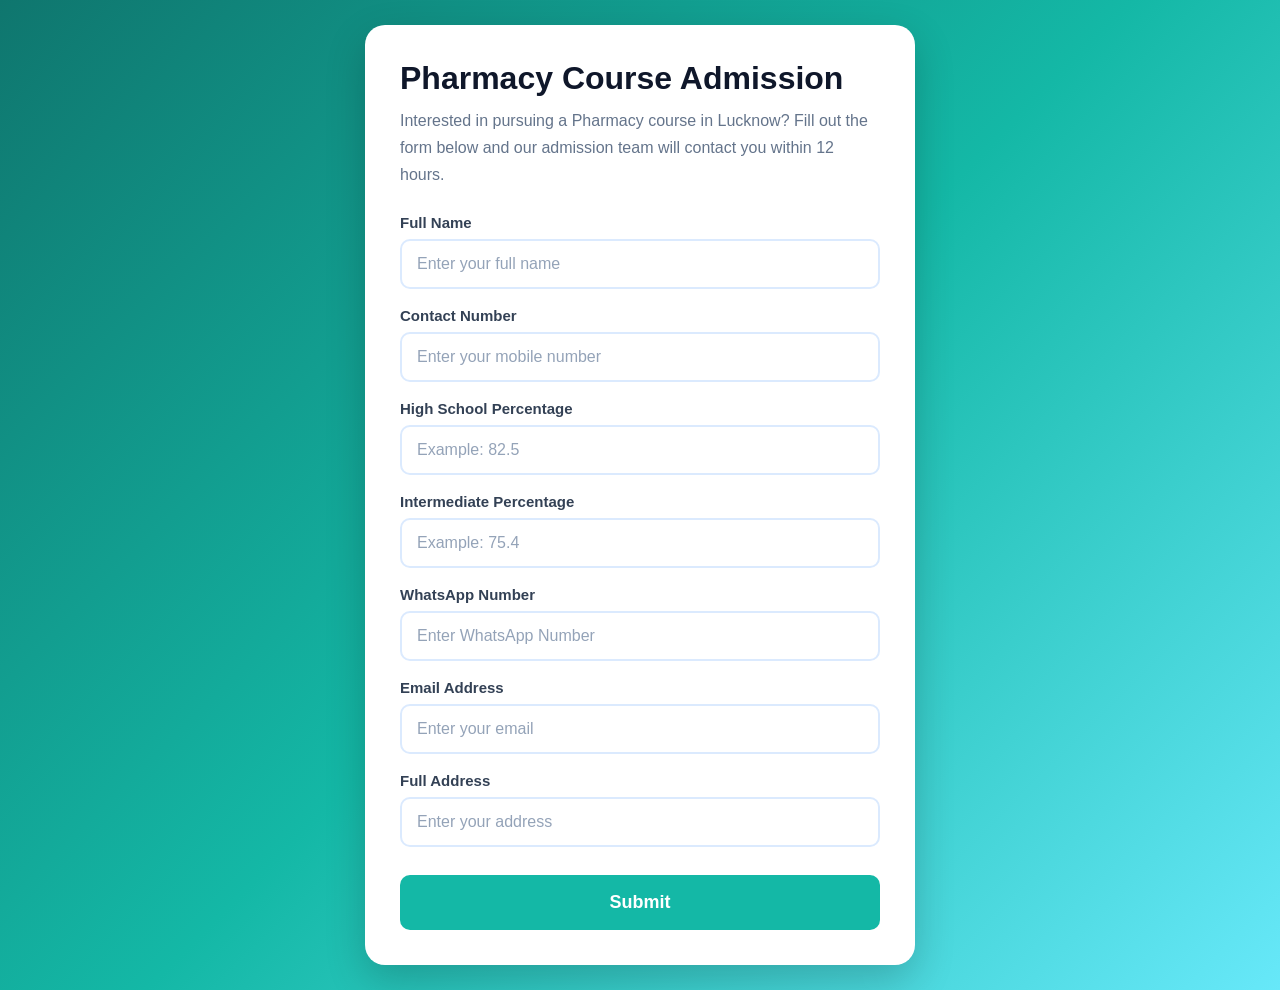
==== index.html @ e5d389eb "abhishek" ====
<!DOCTYPE html>
<html lang="en">

<head>
    <meta charset="UTF-8">
    <meta name="viewport" content="width=device-width, initial-scale=1.0">
    <title>Hygia Pharmacy Admission</title>
    <link rel="stylesheet" href="style.css">
</head>

<body>

    <div class="container">

        <!-- Form Section -->
        <div class="formData" id="formData">
            <h2>Pharmacy Course Admission</h2>
            <p>
                Interested in pursuing a Pharmacy course in Lucknow?
                Fill out the form below and our admission team will contact you within 12 hours.
            </p>
            <div class="dataForm" id="admissionForm">
                <div>
                    <label for="name">Full Name</label>
                    <input type="text" id="name" name="name" placeholder="Enter your full name" required>
                </div>
                <div>
                    <label for="mobile">Contact Number</label>
                    <input type="number" id="mobile" name="contactNumber" placeholder="Enter your mobile number" maxlength="10"
                        required>
                </div>
                <div class="godata">
                    <label for="highschool">High School Percentage</label>
                    <input type="text" id="highschool" name="highSchool" placeholder="Example: 82.5" min="0" max="100"
                        required>
                </div>
                <div class="godata">
                    <label for="intermediate">Intermediate Percentage</label>
                    <input type="text" id="intermediate" name="intermediate" placeholder="Example: 75.4" min="0"
                        max="100" required>
                </div>
                <div>
                    <label for="whatsapp">WhatsApp Number</label>
                    <input type="number" id="whatsapp" name="whatsappNumber" placeholder="Enter WhatsApp Number" maxlength="10"
                        required>
                </div>
                <div>
                    <label for="email">Email Address</label>
                    <input type="email" id="email" name="email" placeholder="Enter your email">
                </div>
                <div>
                    <label for="address">Full Address</label>
                    <input type="text" id="address" name="fullAddress" placeholder="Enter your address" required>
                </div>
                <button id="sedto" type="submit">Submit</button>
            </div>

        </div>

        <!-- Thank You Section -->
        <div class="thankDiv" id="thankDiv">

            <h2>Thank You!</h2>
            <p>
                Your information has been submitted successfully.
                Our admission team will contact you within the next 12 hours.
            </p>

            <button id="whatsappMessage">
                Chat on WhatsApp
            </button>

        </div>

    </div>

</body>
<script src="index.js"></script>
</html>
---- style.css ----
*{
    margin:0;
    padding:0;
    box-sizing:border-box;
    font-family:Arial, Helvetica, sans-serif;
}

body{
    min-height:100vh;
    display:flex;
    justify-content:center;
    align-items:center;
    background:linear-gradient(135deg,#0f766e,#14b8a6,#67e8f9);
    padding:25px;
}

.container{
    width:100%;
    max-width:1100px;
    display:flex;
    gap:40px;
    align-items:center;
    justify-content:center;
    flex-wrap:wrap;
}

.formData{
    width:550px;
    background:#fff;
    padding:35px;
    border-radius:20px;
    box-shadow:0 15px 40px rgba(0,0,0,.2);
}

.formData h2,
.formData h3{
    font-size:32px;
    color:#0f172a;
    margin-bottom:10px;
}

.formData p{
    color:#64748b;
    line-height:1.7;
    margin-bottom:25px;
}

.dataForm{
    display:grid;
    gap:18px;
}

.dataForm div{
    display:flex;
    flex-direction:column;
}

.dataForm label{
    font-size:15px;
    font-weight:600;
    color:#334155;
    margin-bottom:8px;
}

.dataForm input{
    height:50px;
    border:2px solid #dbeafe;
    border-radius:10px;
    padding:0 15px;
    font-size:16px;
    outline:none;
    transition:.3s;
}

.dataForm input:focus{
    border-color:#14b8a6;
    box-shadow:0 0 0 4px rgba(20,184,166,.2);
}

.dataForm button{
    margin-top:10px;
    height:55px;
    border:none;
    border-radius:10px;
    background:#14b8a6;
    color:white;
    font-size:18px;
    font-weight:bold;
    cursor:pointer;
    transition:.3s;
}

.dataForm button:hover{
    background:#0f766e;
    transform:translateY(-3px);
    box-shadow:0 10px 20px rgba(15,118,110,.35);
}

.thankDiv{
    width:400px;
    background:white;
    padding:40px 30px;
    text-align:center;
    border-radius:20px;
    box-shadow:0 15px 40px rgba(0,0,0,.2);
}

.thankDiv h1,
.thankDiv h2{
    color:#059669;
    margin-bottom:15px;
}

.thankDiv p{
    color:#64748b;
    line-height:1.7;
    margin-bottom:25px;
}

#whatsappMessage,
#whatsappMeassage{
    background:#25D366;
    color:white;
    border:none;
    padding:15px 35px;
    border-radius:50px;
    font-size:18px;
    cursor:pointer;
    transition:.3s;
}

#whatsappMessage:hover,
#whatsappMeassage:hover{
    background:#128C7E;
    transform:scale(1.05);
}

input::placeholder{
    color:#94a3b8;
}




/* Mobile */

@media(max-width:768px){

    body{
        padding:15px;
    }

    .container{
        flex-direction:column;
    }

    .formData,
    .thankDiv{
        width:100%;
        padding:25px;
    }

    .formData h2,
    .formData h3{
        font-size:26px;
    }

    .dataForm button{
        font-size:17px;
    }
}
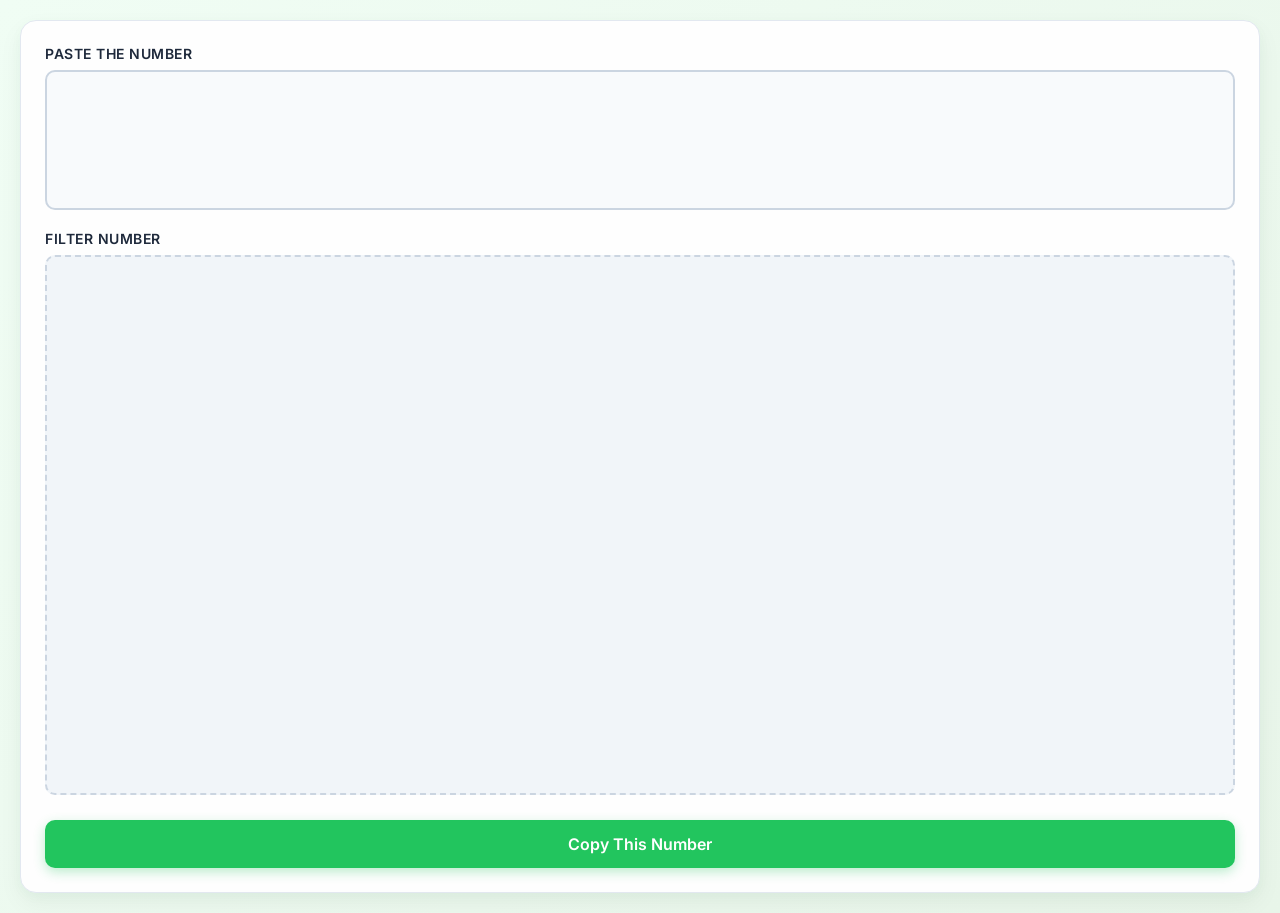
==== commit 0318ff6f: "rr" ====
--- a/index.html
+++ b/index.html
@@ -4,76 +4,24 @@
 <head>
     <meta charset="UTF-8">
     <meta name="viewport" content="width=device-width, initial-scale=1.0">
-    <title>Hygia Pharmacy Admission</title>
+    <title>Whastapp NUmber Filter</title>
     <link rel="stylesheet" href="style.css">
 </head>
 
 <body>
+    <div id="mobileview">
+        <div class="pastenumber">
+            <label for="">Paste the Number</label>
+            <textarea name="" id="pastenumber"></textarea>
+        </div>
+        <div>
+            <label for="">Filter Number</label>
+            <div class="filterdata" id="filterdata">
 
-    <div class="container">
-
-        <!-- Form Section -->
-        <div class="formData" id="formData">
-            <h2>Pharmacy Course Admission</h2>
-            <p>
-                Interested in pursuing a Pharmacy course in Lucknow?
-                Fill out the form below and our admission team will contact you within 12 hours.
-            </p>
-            <div class="dataForm" id="admissionForm">
-                <div>
-                    <label for="name">Full Name</label>
-                    <input type="text" id="name" name="name" placeholder="Enter your full name" required>
-                </div>
-                <div>
-                    <label for="mobile">Contact Number</label>
-                    <input type="number" id="mobile" name="contactNumber" placeholder="Enter your mobile number" maxlength="10"
-                        required>
-                </div>
-                <div class="godata">
-                    <label for="highschool">High School Percentage</label>
-                    <input type="text" id="highschool" name="highSchool" placeholder="Example: 82.5" min="0" max="100"
-                        required>
-                </div>
-                <div class="godata">
-                    <label for="intermediate">Intermediate Percentage</label>
-                    <input type="text" id="intermediate" name="intermediate" placeholder="Example: 75.4" min="0"
-                        max="100" required>
-                </div>
-                <div>
-                    <label for="whatsapp">WhatsApp Number</label>
-                    <input type="number" id="whatsapp" name="whatsappNumber" placeholder="Enter WhatsApp Number" maxlength="10"
-                        required>
-                </div>
-                <div>
-                    <label for="email">Email Address</label>
-                    <input type="email" id="email" name="email" placeholder="Enter your email">
-                </div>
-                <div>
-                    <label for="address">Full Address</label>
-                    <input type="text" id="address" name="fullAddress" placeholder="Enter your address" required>
-                </div>
-                <button id="sedto" type="submit">Submit</button>
             </div>
-
         </div>
-
-        <!-- Thank You Section -->
-        <div class="thankDiv" id="thankDiv">
-
-            <h2>Thank You!</h2>
-            <p>
-                Your information has been submitted successfully.
-                Our admission team will contact you within the next 12 hours.
-            </p>
-
-            <button id="whatsappMessage">
-                Chat on WhatsApp
-            </button>
-
-        </div>
-
+        <button onclick="copydata()">Copy This Number</button>
     </div>
-
 </body>
 <script src="index.js"></script>
 </html>
--- a/style.css
+++ b/style.css
@@ -1,171 +1,155 @@
-*{
-    margin:0;
-    padding:0;
-    box-sizing:border-box;
-    font-family:Arial, Helvetica, sans-serif;
+/* --- Google Fonts (Inter) --- */
+@import url('https://fonts.googleapis.com/css2?family=Inter:wght@400;500;600;700&display=swap');
+
+/* --- Reset & Base Styles --- */
+* {
+    margin: 0;
+    padding: 0;
+    box-sizing: border-box;
+    font-family: 'Inter', sans-serif;
 }
 
-body{
-    min-height:100vh;
-    display:flex;
-    justify-content:center;
-    align-items:center;
-    background:linear-gradient(135deg,#0f766e,#14b8a6,#67e8f9);
-    padding:25px;
+body {
+    background: linear-gradient(135deg, #f0fdf4 0%, #e8f5e9 100%); /* Light WhatsApp Greenish Tint */
+    min-height: 100vh;
+    display: flex;
+    justify-content: center;
+    align-items: center;
+    padding: 20px;
 }
 
-.container{
-    width:100%;
-    max-width:1100px;
-    display:flex;
-    gap:40px;
-    align-items:center;
-    justify-content:center;
-    flex-wrap:wrap;
+/* --- Container (Mobile View Layout) --- */
+#mobileview {
+    background: #fefefe;
+    width: 100%;
+    border-radius: 16px;
+    padding: 24px;
+    box-shadow: 0 10px 25px rgba(0, 0, 0, 0.05), 0 4px 12px rgba(34, 197, 94, 0.03);
+    border: 1px solid #e2e8f0;
+    display: flex;
+    flex-direction: column;
+    gap: 20px;
+   
 }
 
-.formData{
-    width:550px;
-    background:#fff;
-    padding:35px;
-    border-radius:20px;
-    box-shadow:0 15px 40px rgba(0,0,0,.2);
+/* --- Form Labels --- */
+label {
+    display: block;
+    font-size: 0.875rem;
+    font-weight: 600;
+    color: #1e293b;
+    margin-bottom: 8px;
+    text-transform: uppercase;
+    letter-spacing: 0.5px;
 }
 
-.formData h2,
-.formData h3{
-    font-size:32px;
-    color:#0f172a;
-    margin-bottom:10px;
+/* --- Input Group Styling --- */
+.pastenumber {
+    display: flex;
+    flex-direction: column;
 }
 
-.formData p{
-    color:#64748b;
-    line-height:1.7;
-    margin-bottom:25px;
+/* --- Textarea Styling --- */
+textarea {
+    width: 100%;
+    height: 140px;
+    padding: 12px 14px;
+    border: 2px solid #cbd5e1;
+    border-radius: 10px;
+    background-color: #f8fafc;
+    color: #334155;
+    font-size: 0.95rem;
+    resize: none;
+    outline: none;
+    transition: all 0.3s ease;
 }
 
-.dataForm{
-    display:grid;
-    gap:18px;
+textarea:focus {
+    border-color: #22c55e; /* WhatsApp Green */
+    background-color: #ffffff;
+    box-shadow: 0 0 0 4px rgba(34, 197, 94, 0.15);
 }
 
-.dataForm div{
-    display:flex;
-    flex-direction:column;
+/* --- Filtered Data Box --- */
+.filterdata {
+    width: 100%;
+    height: 60vh;
+    padding: 12px 14px;
+    border: 2px dashed #cbd5e1;
+    border-radius: 10px;
+    background-color: #f1f5f9;
+    color: #1e293b;
+    font-size: 1rem;
+    font-weight: 500;
+    overflow-y: auto; /* ज़्यादा नंबर्स होने पर स्क्रॉल बार आ जाएगा */
+    line-height: 1.6;
+    word-break: break-all;
 }
 
-.dataForm label{
-    font-size:15px;
-    font-weight:600;
-    color:#334155;
-    margin-bottom:8px;
+/* Custom Scrollbar for Filter Data Box */
+.filterdata::-webkit-scrollbar {
+    width: 6px;
 }
 
-.dataForm input{
-    height:50px;
-    border:2px solid #dbeafe;
-    border-radius:10px;
-    padding:0 15px;
-    font-size:16px;
-    outline:none;
-    transition:.3s;
+.filterdata::-webkit-scrollbar-track {
+    background: transparent;
 }
 
-.dataForm input:focus{
-    border-color:#14b8a6;
-    box-shadow:0 0 0 4px rgba(20,184,166,.2);
+.filterdata::-webkit-scrollbar-thumb {
+    background: #cbd5e1;
+    border-radius: 10px;
 }
 
-.dataForm button{
-    margin-top:10px;
-    height:55px;
-    border:none;
-    border-radius:10px;
-    background:#14b8a6;
-    color:white;
-    font-size:18px;
-    font-weight:bold;
-    cursor:pointer;
-    transition:.3s;
+.filterdata::-webkit-scrollbar-thumb:hover {
+    background: #94a3b8;
 }
 
-.dataForm button:hover{
-    background:#0f766e;
-    transform:translateY(-3px);
-    box-shadow:0 10px 20px rgba(15,118,110,.35);
+/* --- Copy Button Styling --- */
+button {
+    width: 100%;
+    background-color: #22c55e; /* Premium WhatsApp Green */
+    color: #ffffff;
+    border: none;
+    padding: 14px;
+    font-size: 1rem;
+    font-weight: 600;
+    border-radius: 10px;
+    cursor: pointer;
+    transition: all 0.2s ease;
+    box-shadow: 0 4px 12px rgba(34, 197, 94, 0.3);
+    display: flex;
+    justify-content: center;
+    align-items: center;
+    margin-top: 5px;
 }
 
-.thankDiv{
-    width:400px;
-    background:white;
-    padding:40px 30px;
-    text-align:center;
-    border-radius:20px;
-    box-shadow:0 15px 40px rgba(0,0,0,.2);
+button:hover {
+    background-color: #16a34a;
+    box-shadow: 0 6px 16px rgba(22, 163, 74, 0.4);
+    transform: translateY(-1px);
 }
 
-.thankDiv h1,
-.thankDiv h2{
-    color:#059669;
-    margin-bottom:15px;
+button:active {
+    transform: translateY(1px);
+    box-shadow: 0 2px 6px rgba(22, 163, 74, 0.3);
 }
 
-.thankDiv p{
-    color:#64748b;
-    line-height:1.7;
-    margin-bottom:25px;
-}
-
-#whatsappMessage,
-#whatsappMeassage{
-    background:#25D366;
-    color:white;
-    border:none;
-    padding:15px 35px;
-    border-radius:50px;
-    font-size:18px;
-    cursor:pointer;
-    transition:.3s;
-}
-
-#whatsappMessage:hover,
-#whatsappMeassage:hover{
-    background:#128C7E;
-    transform:scale(1.05);
-}
-
-input::placeholder{
-    color:#94a3b8;
-}
-
-
-
-
-/* Mobile */
-
-@media(max-width:768px){
-
-    body{
-        padding:15px;
+/* --- Responsive Adjustments --- */
+@media (max-width: 480px) {
+    body {
+        padding: 12px;
     }
-
-    .container{
-        flex-direction:column;
+    
+    #mobileview {
+        padding: 18px;
+        border-radius: 12px;
     }
-
-    .formData,
-    .thankDiv{
-        width:100%;
-        padding:25px;
+    
+    textarea {
+        height: 120px;
     }
-
-    .formData h2,
-    .formData h3{
-        font-size:26px;
-    }
-
-    .dataForm button{
-        font-size:17px;
+    
+    .filterdata {
+        height: 160px;
     }
 }
